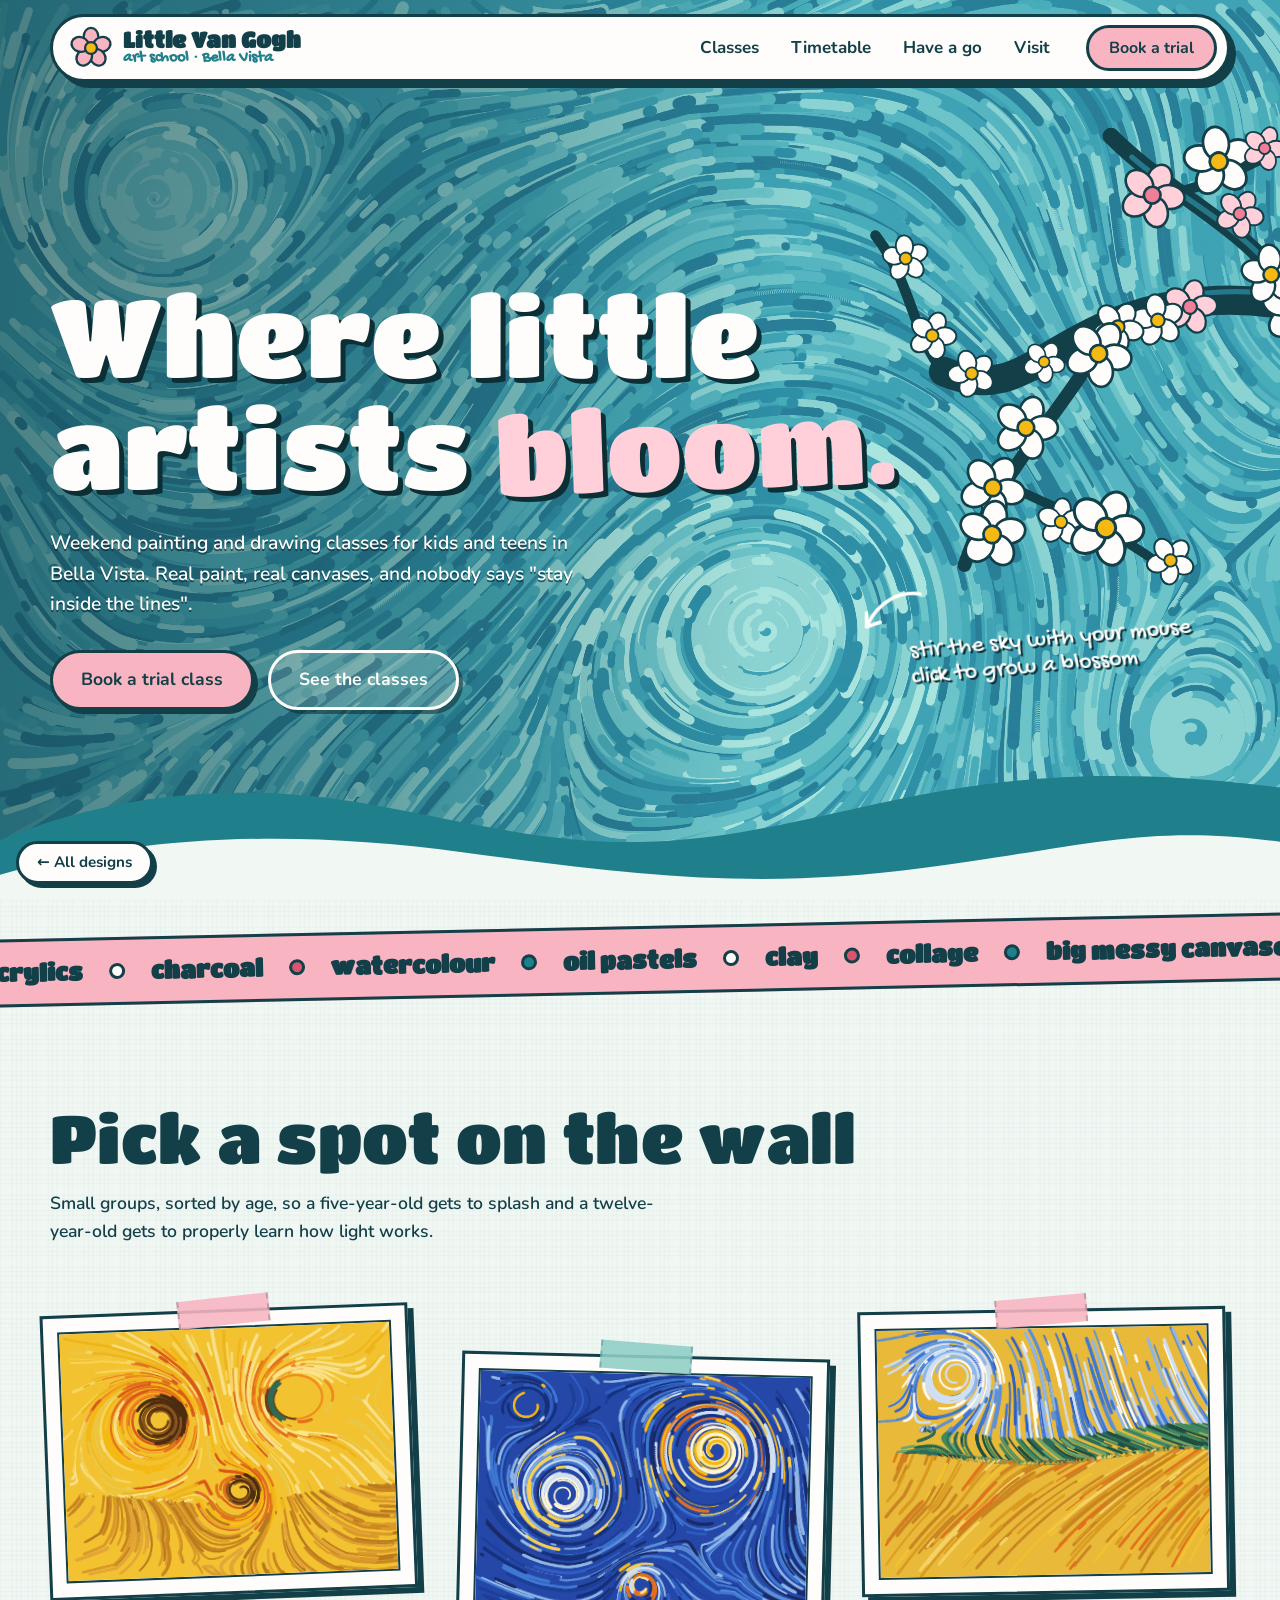
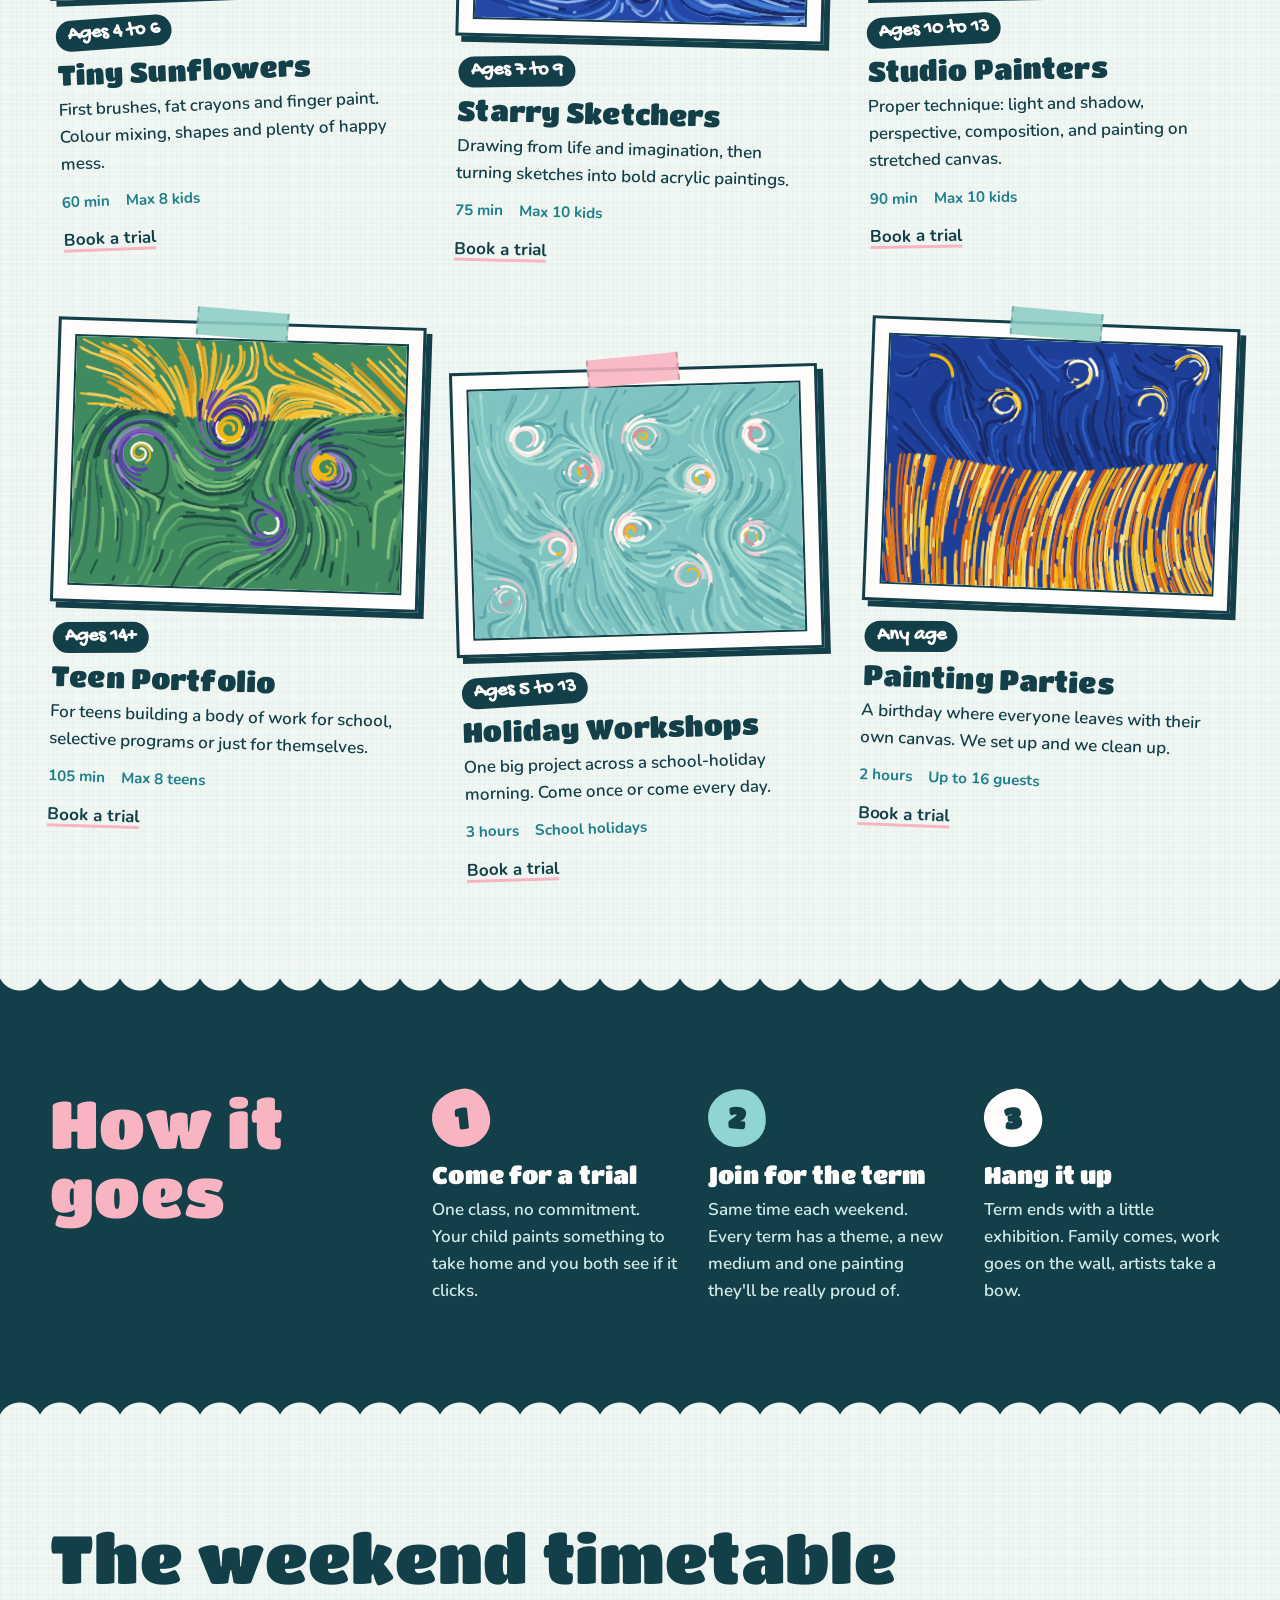
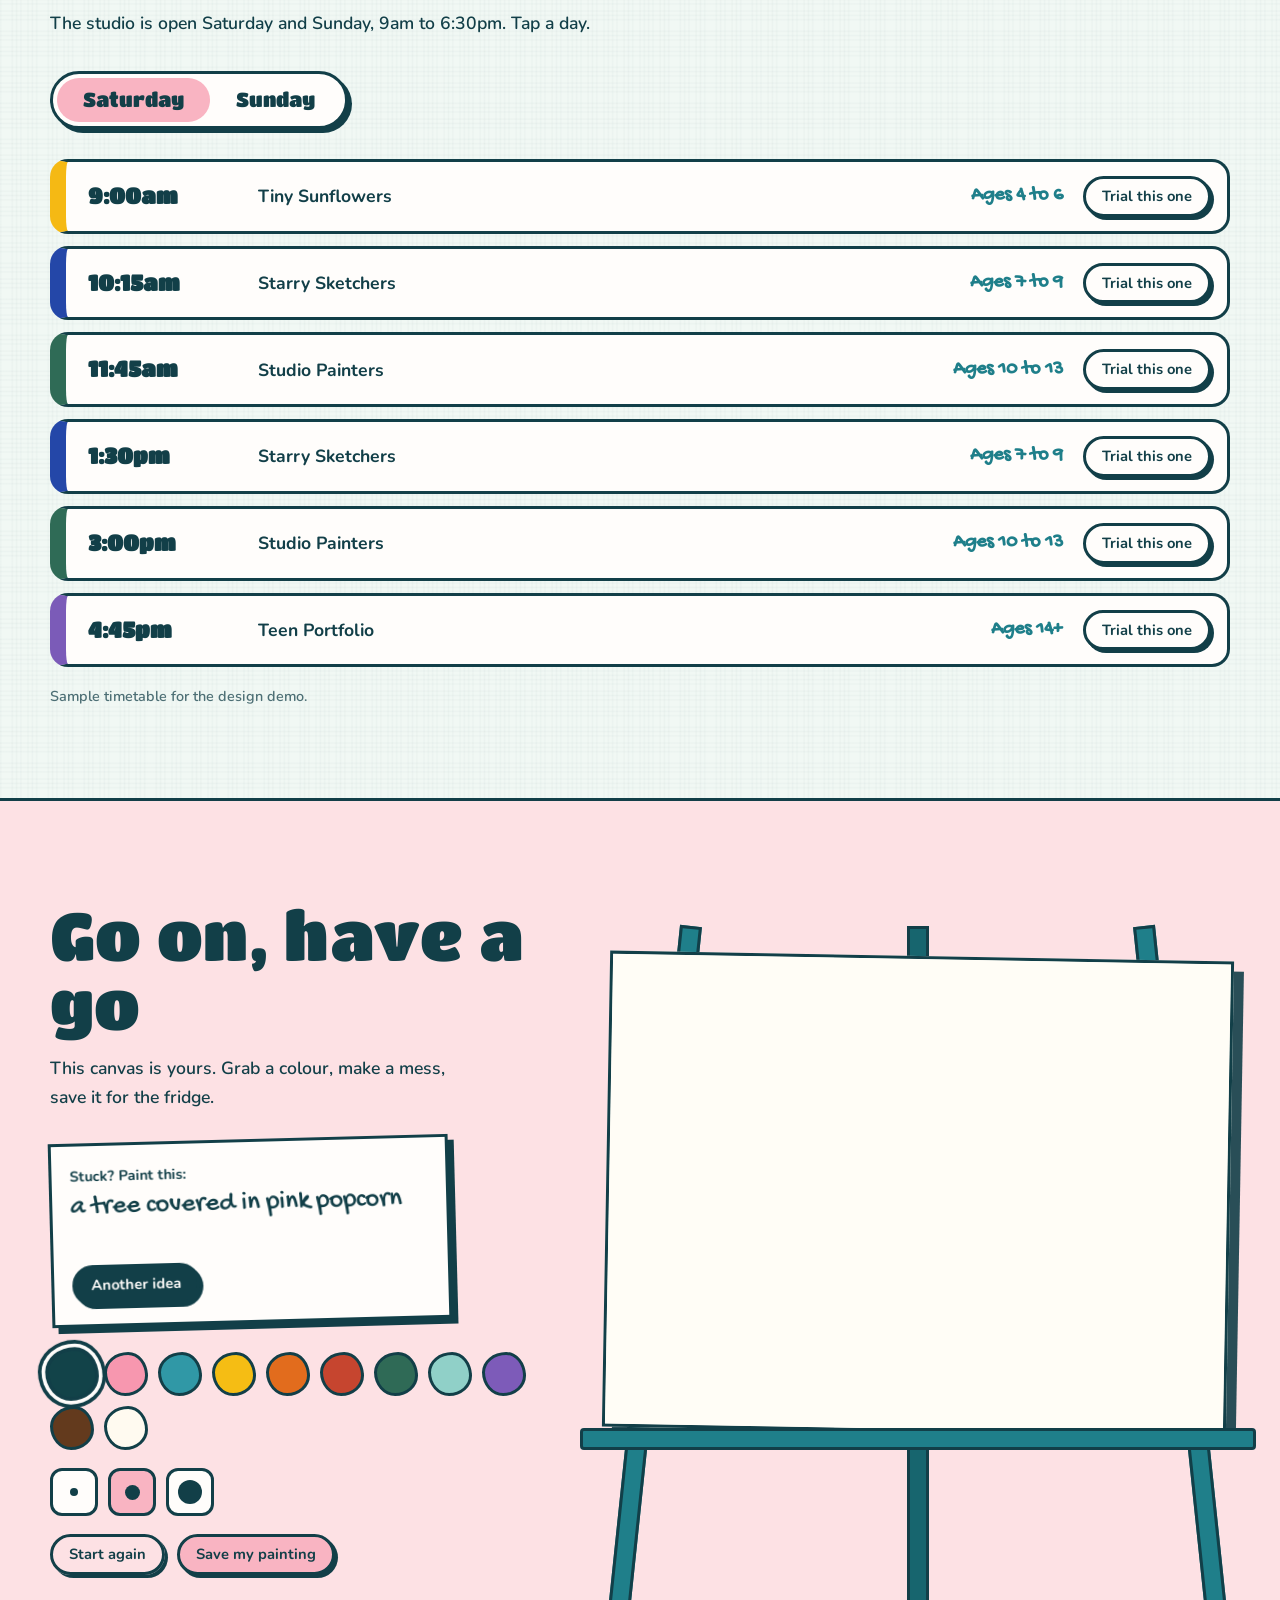
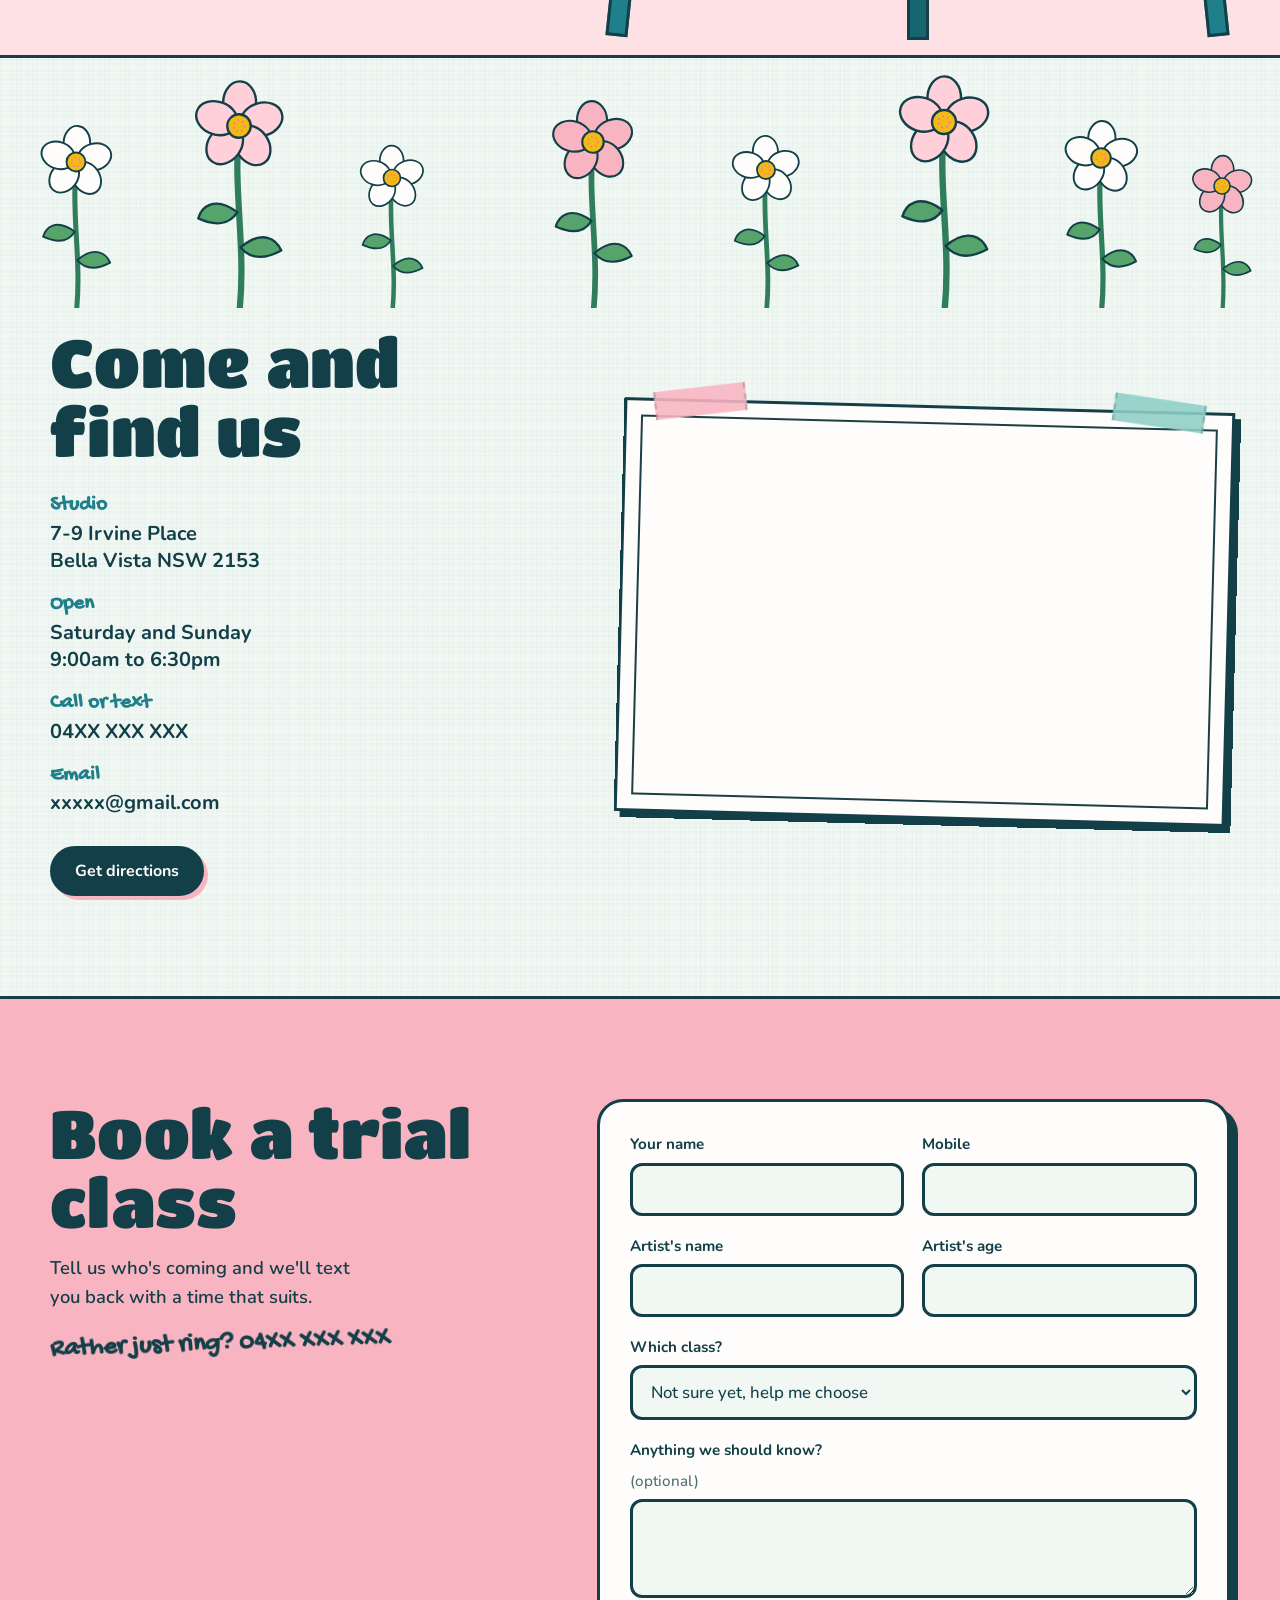
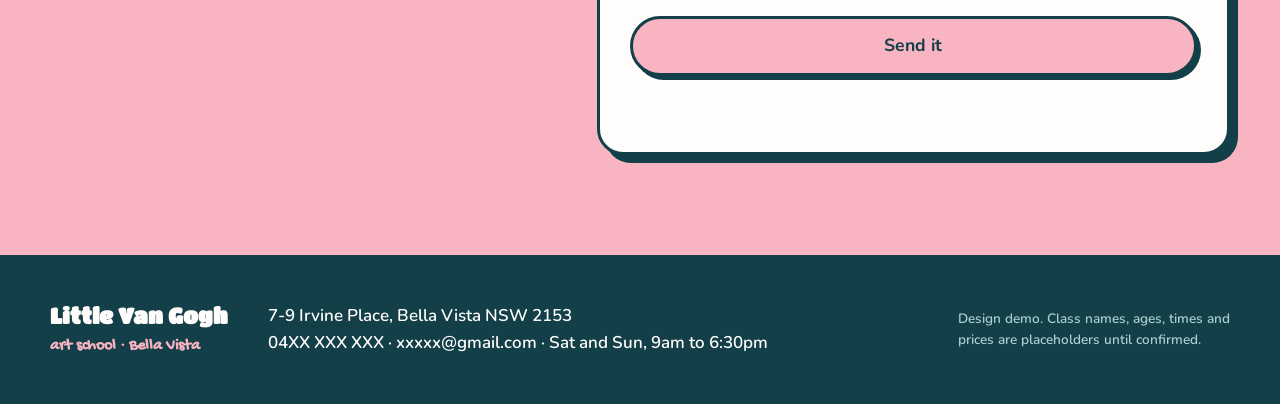
==== almond-blossom/index.html @ b671cbe7 "Little Van Gogh Art School: three website look templates Picker page with three painted bars (Starry" ====
<!doctype html>
<html lang="en-AU">
<head>
<meta charset="utf-8">
<meta name="viewport" content="width=device-width, initial-scale=1">
<title>Little Van Gogh Art School | Kids' art classes in Bella Vista</title>
<meta name="description" content="Weekend art classes for kids and teens at 7-9 Irvine Place, Bella Vista. Painting, drawing and a lot of happy mess.">
<link rel="preconnect" href="https://fonts.googleapis.com">
<link rel="preconnect" href="https://fonts.gstatic.com" crossorigin>
<link href="https://fonts.googleapis.com/css2?family=Titan+One&family=Gochi+Hand&family=Nunito:wght@500;600;700;800&display=swap" rel="stylesheet">
<link rel="stylesheet" href="styles.css">
</head>
<body>

<header class="nav">
  <a class="brand" href="#top" aria-label="Little Van Gogh Art School, home">
    <svg class="brand-star" viewBox="0 0 48 48" aria-hidden="true">
      <g fill="#f9b4c2" stroke="#123f48" stroke-width="2.5">
        <ellipse cx="24" cy="11.5" rx="8" ry="9.5"/>
        <ellipse cx="24" cy="11.5" rx="8" ry="9.5" transform="rotate(72 24 24)"/>
        <ellipse cx="24" cy="11.5" rx="8" ry="9.5" transform="rotate(144 24 24)"/>
        <ellipse cx="24" cy="11.5" rx="8" ry="9.5" transform="rotate(216 24 24)"/>
        <ellipse cx="24" cy="11.5" rx="8" ry="9.5" transform="rotate(288 24 24)"/>
      </g>
      <circle cx="24" cy="24" r="6.5" fill="#f5b914" stroke="#123f48" stroke-width="2.5"/>
    </svg>
    <span class="brand-text">
      <span class="brand-name">Little Van Gogh</span>
      <span class="brand-sub">art school · Bella Vista</span>
    </span>
  </a>
  <nav class="nav-links" aria-label="Main">
    <a href="#classes">Classes</a>
    <a href="#timetable">Timetable</a>
    <a href="#easel">Have a go</a>
    <a href="#visit">Visit</a>
  </nav>
  <a class="btn btn-yellow nav-cta" href="#book">Book a trial</a>
</header>

<main id="top">

  <!-- HERO: a painted spring sky with a blossom branch -->
  <section class="hero">
    <canvas id="sky" aria-hidden="true"></canvas>
    <div class="hero-shade" aria-hidden="true"></div>
    <svg class="hero-tree" id="tree" viewBox="0 0 1440 860" preserveAspectRatio="xMidYMid slice" aria-hidden="true">
      <g transform="translate(130 0)">
      <g fill="none" stroke="#123f48" stroke-linecap="round" stroke-linejoin="round" id="branches">
        <path stroke-width="28" d="M1480 320 C1330 350 1240 270 1110 290 S960 390 880 355"/>
        <path stroke-width="16" d="M1215 285 C1170 215 1100 190 1040 130"/>
        <path stroke-width="13" d="M1040 310 C1000 390 930 450 900 540"/>
        <path stroke-width="10" d="M1100 185 C1160 170 1200 140 1250 120"/>
        <path stroke-width="10" d="M880 355 C850 320 850 270 815 225"/>
        <path stroke-width="9" d="M935 460 C990 490 1040 500 1100 550"/>
        <path stroke-width="8" d="M1330 340 C1350 410 1330 460 1370 520"/>
      </g>
      <g fill="none" stroke="#2f8fa6" stroke-linecap="round" stroke-width="5" opacity=".7">
        <path d="M1430 316 C1330 338 1245 262 1115 282"/><path d="M1205 270 C1165 215 1105 190 1060 150"/>
      </g>
      <g id="blooms"></g>
      </g>
    </svg>

    <div class="hero-copy">
      <h1>Where little artists <span class="swash">bloom.</span></h1>
      <p class="hero-lede">Weekend painting and drawing classes for kids and teens in Bella Vista. Real paint, real canvases, and nobody says "stay inside the lines".</p>
      <div class="hero-actions">
        <a class="btn btn-yellow btn-big" href="#book">Book a trial class</a>
        <a class="btn btn-ghost btn-big" href="#classes">See the classes</a>
      </div>
    </div>

    <p class="hero-hint" aria-hidden="true">
      <svg viewBox="0 0 60 40"><path d="M56 6C40 2 20 8 8 30m0 0 1-12m-1 12 12-3" fill="none" stroke="currentColor" stroke-width="3" stroke-linecap="round" stroke-linejoin="round"/></svg>
      stir the sky with your mouse<br>click to grow a blossom
    </p>

    <svg class="hero-hill" viewBox="0 0 1440 220" preserveAspectRatio="none" aria-hidden="true">
      <path class="hill-back" d="M0 150c120-50 260-70 420-40s250 60 420 30 300-90 600-50v130H0z"/>
      <path class="hill-front" d="M0 190c160-46 330-52 520-26s330 44 520 18 250-50 400-30v68H0z"/>
    </svg>
  </section>

  <!-- brush-word ribbon -->
  <div class="ribbon" aria-hidden="true">
    <div class="ribbon-track" id="ribbon">
      <span>acrylics</span><i></i><span>charcoal</span><i></i><span>watercolour</span><i></i><span>oil pastels</span><i></i><span>clay</span><i></i><span>collage</span><i></i><span>big messy canvases</span><i></i><span>sketchbooks</span><i></i>
    </div>
  </div>

  <!-- CLASSES: the gallery wall -->
  <section class="classes" id="classes">
    <div class="wrap">
      <h2 class="reveal">Pick a spot on the wall</h2>
      <p class="section-lede reveal">Small groups, sorted by age, so a five-year-old gets to splash and a twelve-year-old gets to properly learn how light works.</p>

      <div class="wall" id="wall"><!-- cards built from CLASSES in ../shared/content.js --></div>
    </div>
  </section>

  <!-- HOW IT WORKS -->
  <section class="steps">
    <div class="wrap steps-grid">
      <h2 class="reveal">How it goes</h2>
      <ol class="step-list">
        <li class="reveal">
          <span class="step-num">1</span>
          <h3>Come for a trial</h3>
          <p>One class, no commitment. Your child paints something to take home and you both see if it clicks.</p>
        </li>
        <li class="reveal">
          <span class="step-num">2</span>
          <h3>Join for the term</h3>
          <p>Same time each weekend. Every term has a theme, a new medium and one painting they'll be really proud of.</p>
        </li>
        <li class="reveal">
          <span class="step-num">3</span>
          <h3>Hang it up</h3>
          <p>Term ends with a little exhibition. Family comes, work goes on the wall, artists take a bow.</p>
        </li>
      </ol>
    </div>
  </section>

  <!-- TIMETABLE -->
  <section class="timetable" id="timetable">
    <div class="wrap">
      <h2 class="reveal">The weekend timetable</h2>
      <p class="section-lede reveal">The studio is open Saturday and Sunday, 9am to 6:30pm. Tap a day.</p>

      <div class="tt-tabs reveal" role="tablist">
        <button class="tt-tab is-on" role="tab" aria-selected="true" data-day="sat">Saturday</button>
        <button class="tt-tab" role="tab" aria-selected="false" data-day="sun">Sunday</button>
      </div>
      <ul class="tt-list reveal" id="ttList"><!-- built from TIMETABLE in ../shared/content.js --></ul>
      <p class="tt-note">Sample timetable for the design demo.</p>
    </div>
  </section>

  <!-- EASEL: paint right here -->
  <section class="easel" id="easel">
    <div class="wrap easel-grid">
      <div class="easel-copy">
        <h2 class="reveal">Go on, have a go</h2>
        <p class="reveal">This canvas is yours. Grab a colour, make a mess, save it for the fridge.</p>

        <div class="prompt reveal">
          <span class="prompt-label">Stuck? Paint this:</span>
          <p id="promptText">a tree covered in pink popcorn</p>
          <button class="btn btn-small btn-navy" id="promptBtn" type="button">Another idea</button>
        </div>

        <div class="tools reveal">
          <div class="pots" id="pots" role="radiogroup" aria-label="Paint colour"></div>
          <div class="sizes" role="radiogroup" aria-label="Brush size">
            <button type="button" class="size" data-size="5" aria-label="Small brush"><b style="--s:8px"></b></button>
            <button type="button" class="size is-on" data-size="10" aria-label="Medium brush"><b style="--s:15px"></b></button>
            <button type="button" class="size" data-size="18" aria-label="Large brush"><b style="--s:24px"></b></button>
          </div>
          <div class="tool-actions">
            <button class="btn btn-small btn-ghost-dark" id="clearBtn" type="button">Start again</button>
            <button class="btn btn-small btn-yellow" id="saveBtn" type="button">Save my painting</button>
          </div>
        </div>
      </div>

      <div class="easel-stand reveal">
        <div class="canvas-frame">
          <canvas id="pad" width="1000" height="760" aria-label="Painting canvas"></canvas>
        </div>
        <div class="easel-ledge"></div>
        <div class="easel-legs"><i></i><i></i><i></i></div>
      </div>
    </div>
  </section>

  <!-- VISIT -->
  <section class="visit" id="visit">
    <div class="garden" id="garden" aria-hidden="true"></div>
    <div class="wrap visit-grid">
      <div class="visit-copy">
        <h2 class="reveal">Come and find us</h2>
        <dl class="facts reveal">
          <div><dt>Studio</dt><dd>7-9 Irvine Place<br>Bella Vista NSW 2153</dd></div>
          <div><dt>Open</dt><dd>Saturday and Sunday<br>9:00am to 6:30pm</dd></div>
          <div><dt>Call or text</dt><dd data-c="phone"></dd></div>
          <div><dt>Email</dt><dd data-c="email"></dd></div>
        </dl>
        <a class="btn btn-navy reveal" target="_blank" rel="noopener" href="https://www.google.com/maps/search/?api=1&query=7-9+Irvine+Pl+Bella+Vista+NSW+2153">Get directions</a>
      </div>
      <div class="map-frame reveal">
        <iframe title="Map showing Little Van Gogh Art School in Bella Vista" loading="lazy"
          src="https://www.openstreetmap.org/export/embed.html?bbox=150.9405%2C-33.7445%2C150.9545%2C-33.7351&amp;layer=mapnik&amp;marker=-33.739797%2C150.947512"></iframe>
        <span class="tape tape-a"></span><span class="tape tape-b"></span>
      </div>
    </div>
  </section>

  <!-- BOOK -->
  <section class="book" id="book">
    <div class="wrap book-grid">
      <div class="book-copy">
        <h2>Book a trial class</h2>
        <p>Tell us who's coming and we'll text you back with a time that suits.</p>
        <p class="book-or">Rather just ring? <span data-c="phone"></span></p>
      </div>
      <form class="book-form" id="bookForm" novalidate>
        <label>Your name<input name="parent" autocomplete="name" required></label>
        <label>Mobile<input name="phone" type="tel" autocomplete="tel" inputmode="tel" required></label>
        <label>Artist's name<input name="child" required></label>
        <label>Artist's age<input name="age" type="number" min="3" max="18" required></label>
        <label class="wide">Which class?
          <select name="klass" id="klassSelect"></select>
        </label>
        <label class="wide">Anything we should know? <span class="opt">(optional)</span>
          <textarea name="notes" rows="3"></textarea>
        </label>
        <button class="btn btn-yellow btn-big wide" type="submit">Send it</button>
        <p class="form-msg wide" id="formMsg" role="status"></p>
      </form>
    </div>
  </section>
</main>

<footer class="foot">
  <div class="wrap foot-grid">
    <div>
      <span class="brand-name">Little Van Gogh</span>
      <span class="brand-sub">art school · Bella Vista</span>
    </div>
    <p>7-9 Irvine Place, Bella Vista NSW 2153<br><span data-c="phone"></span> · <span data-c="email"></span> · Sat and Sun, 9am to 6:30pm</p>
    <p class="foot-demo">Design demo. Class names, ages, times and prices are placeholders until confirmed.</p>
  </div>
</footer>

<script src="../shared/content.js"></script>
<script src="../shared/paint.js"></script>
<script src="main.js"></script>
<script>fillMarquee(document.getElementById("ribbon")); fillContact();</script>
</body>
</html>
---- almond-blossom/styles.css ----
:root {
  --canvas: #f1f8f4;
  --canvas-deep: #dcefe8;
  --ink: #123f48;
  --blue: #1f7f8a;
  --sky: #56b5c0;
  --yellow: #f9b4c2;
  --orange: #ee7f96;
  --red: #d8546f;
  --green: #2f6b56;
  --teal: #8fd6d3;
  --white: #fffdfb;

  --display: "Titan One", "Arial Rounded MT Bold", system-ui, sans-serif;
  --hand: "Gochi Hand", "Comic Sans MS", cursive;
  --body: "Nunito", system-ui, sans-serif;

  --shadow: 6px 6px 0 var(--ink);
  --wrap: 1180px;
}

* { box-sizing: border-box; }
html { scroll-behavior: smooth; scroll-padding-top: 90px; }
body {
  margin: 0;
  background: var(--canvas);
  color: var(--ink);
  font: 600 17px/1.6 var(--body);
  -webkit-font-smoothing: antialiased;
  overflow-x: hidden;
  /* linen weave */
  background-image:
    repeating-linear-gradient(0deg, rgba(18, 63, 72, .028) 0 1px, transparent 1px 4px),
    repeating-linear-gradient(90deg, rgba(18, 63, 72, .028) 0 1px, transparent 1px 4px);
}
img, svg, canvas { display: block; max-width: 100%; }
a { color: inherit; }
.wrap { width: min(var(--wrap), 100% - 40px); margin-inline: auto; }

h1, h2, h3 { font-family: var(--display); font-weight: 400; line-height: 1.02; margin: 0; letter-spacing: .005em; }
h2 { font-size: clamp(2.3rem, 5.4vw, 4.2rem); }
h3 { font-size: 1.5rem; }
p { margin: 0; }
.section-lede { max-width: 56ch; margin-top: 16px; font-size: 1.1rem; }
code { font-size: .9em; background: rgba(18, 63, 72, .08); padding: 1px 6px; border-radius: 4px; }

/* ---------- buttons ---------- */
.btn {
  display: inline-flex; align-items: center; justify-content: center;
  font: 700 1rem/1 var(--body);
  padding: 14px 22px;
  border: 3px solid var(--ink);
  border-radius: 999px;
  text-decoration: none;
  cursor: pointer;
  box-shadow: 4px 4px 0 var(--ink);
  transition: transform .15s, box-shadow .15s, background .15s;
  color: var(--ink);
  background: var(--white);
}
.btn:hover { transform: translate(-2px, -2px) rotate(-1deg); box-shadow: 6px 6px 0 var(--ink); }
.btn:active { transform: translate(3px, 3px); box-shadow: 1px 1px 0 var(--ink); }
.btn:focus-visible, button:focus-visible, a:focus-visible, input:focus-visible, select:focus-visible, textarea:focus-visible {
  outline: 3px solid var(--orange); outline-offset: 3px;
}
.btn-yellow { background: var(--yellow); }
.btn-navy { background: var(--ink); color: var(--white); box-shadow: 4px 4px 0 var(--yellow); }
.btn-navy:hover { box-shadow: 6px 6px 0 var(--yellow); }
.btn-ghost { background: rgba(255, 250, 240, .14); color: var(--white); border-color: var(--white); box-shadow: 4px 4px 0 rgba(10, 44, 52, .55); }
.btn-ghost:hover { background: rgba(255, 250, 240, .24); box-shadow: 6px 6px 0 rgba(10, 44, 52, .55); }
.btn-ghost-dark { background: transparent; }
.btn-big { font-size: 1.1rem; padding: 18px 28px; }
.btn-small { font-size: .92rem; padding: 10px 16px; box-shadow: 3px 3px 0 var(--ink); }

/* ---------- nav ---------- */
.nav {
  position: fixed; z-index: 50; top: 14px; left: 50%; translate: -50% 0;
  width: min(var(--wrap), 100% - 24px);
  display: flex; align-items: center; gap: 22px;
  padding: 8px 10px 8px 16px;
  background: var(--white);
  border: 3px solid var(--ink);
  border-radius: 999px;
  box-shadow: var(--shadow);
}
.brand { display: flex; align-items: center; gap: 10px; text-decoration: none; margin-right: auto; }
.brand-star { width: 44px; height: 44px; transition: rotate .6s cubic-bezier(.3, 1.6, .5, 1); }
.brand:hover .brand-star { rotate: 144deg; }
.brand-text { display: grid; line-height: 1; }
.brand-name { font-family: var(--display); font-size: 1.35rem; display: block; }
.brand-sub { font-family: var(--hand); font-size: 1rem; color: var(--blue); display: block; }
.nav-links { display: flex; gap: 4px; }
.nav-links a {
  text-decoration: none; font-weight: 700; padding: 8px 14px; border-radius: 999px;
  transition: background .15s;
}
.nav-links a:hover { background: var(--yellow); }
.nav-cta { padding: 12px 20px; box-shadow: none; }
.nav-cta:hover { box-shadow: 3px 3px 0 var(--ink); }

/* ---------- hero ---------- */
.hero {
  position: relative;
  min-height: min(100svh, 900px);
  display: flex; align-items: flex-end;
  background: #3fa3b5;
  overflow: hidden;
  isolation: isolate;
}
#sky { position: absolute; inset: 0; width: 100%; height: 100%; z-index: -3; cursor: crosshair; }
.hero-shade {
  position: absolute; inset: 0; z-index: -2; pointer-events: none;
  background: linear-gradient(95deg, rgba(10, 44, 52, .5) 0%, rgba(10, 44, 52, .28) 34%, rgba(10, 44, 52, 0) 60%);
}
.hero-copy {
  width: min(var(--wrap), 100% - 40px);
  margin-inline: auto;
  padding: 150px 0 190px;
  color: var(--white);
  pointer-events: none;
}
.hero-copy > * { pointer-events: auto; }
.hero h1 {
  font-size: clamp(3rem, 8.6vw, 7.4rem);
  max-width: 11ch;
  text-shadow: 5px 5px 0 #0c2e35;
  animation: rise .9s cubic-bezier(.2, .9, .3, 1.1) both;
}
.swash { color: #ffd0da; display: inline-block; rotate: -2deg; }
.hero-lede {
  max-width: 44ch; margin-top: 26px; font-size: clamp(1.05rem, 1.5vw, 1.3rem); font-weight: 600;
  text-shadow: 0 2px 0 rgba(10, 44, 52, .7);
  animation: rise .9s .12s cubic-bezier(.2, .9, .3, 1.1) both;
}
.hero-actions { display: flex; flex-wrap: wrap; gap: 14px; margin-top: 30px; animation: rise .9s .24s cubic-bezier(.2, .9, .3, 1.1) both; }
@keyframes rise { from { opacity: 0; transform: translateY(34px) rotate(1.5deg); } }

.hero-hint {
  position: absolute; right: 7%; top: 64%;
  font: 1.5rem/1.1 var(--hand); color: var(--white); text-align: left;
  rotate: -5deg; pointer-events: none;
  text-shadow: 2px 2px 0 #0c2e35;
  transition: opacity .6s;
}
.hero-hint svg { width: 70px; margin: 0 0 4px -50px; }
.hero-hint.is-gone { opacity: 0; }

.hero-hill { position: absolute; left: 0; bottom: -1px; width: 100%; height: clamp(90px, 15vw, 200px); z-index: -1; pointer-events: none; }
.hill-back { fill: #1f7f8a; }
.hill-front { fill: var(--canvas); }
.hero-cypress { position: absolute; right: 13%; bottom: clamp(20px, 5vw, 70px); height: clamp(220px, 44vh, 420px); width: auto; z-index: -1; pointer-events: none; }

/* ---------- ribbon ---------- */
.ribbon {
  background: var(--yellow);
  border-block: 3px solid var(--ink);
  overflow: hidden;
  rotate: -1.2deg;
  margin: 26px -20px 0;
}
.ribbon-track { display: flex; align-items: center; width: max-content; padding: 12px 0; animation: slide 36s linear infinite; }
.ribbon-track > * { margin-right: 26px; }
.ribbon span { font-family: var(--display); font-size: 1.5rem; white-space: nowrap; }
.ribbon i { width: 16px; height: 16px; background: var(--red); border: 3px solid var(--ink); border-radius: 60% 40% 55% 45%; flex: none; }
.ribbon i:nth-of-type(3n) { background: var(--blue); }
.ribbon i:nth-of-type(3n+1) { background: var(--white); }
@keyframes slide { to { transform: translateX(-50%); } }

/* ---------- classes / gallery wall ---------- */
.classes { padding: 110px 0 80px; }
.wall {
  display: grid; grid-template-columns: repeat(3, 1fr);
  gap: 56px 38px; margin-top: 64px;
}
.art { position: relative; rotate: var(--tilt, 0deg); transition: rotate .3s cubic-bezier(.3, 1.6, .5, 1), translate .3s; }
.art:nth-child(3n+2) { margin-top: 46px; }
.art:hover { rotate: 0deg; translate: 0 -6px; z-index: 2; }
.art-frame {
  position: relative;
  background: var(--white);
  border: 3px solid var(--ink);
  padding: 14px;
  box-shadow: var(--shadow);
}
.art-frame canvas { width: 100%; aspect-ratio: 4 / 3; border: 2px solid var(--ink); }
.tape {
  position: absolute; width: 92px; height: 28px;
  background: rgba(249, 180, 194, .88);
  border-inline: 2px dashed rgba(18, 63, 72, .25);
  top: -15px; left: 50%; translate: -50% 0; rotate: -4deg;
}
.art:nth-child(even) .tape { rotate: 3deg; background: rgba(143, 207, 198, .88); }
.plaque { padding: 18px 4px 0; }
.plaque-age {
  display: inline-block; font-family: var(--hand); font-size: 1.25rem; line-height: 1;
  background: var(--ink); color: var(--white); padding: 5px 12px 6px; border-radius: 999px; rotate: -2deg;
}
.plaque h3 { margin-top: 10px; font-size: 1.75rem; }
.plaque p { margin-top: 8px; }
.plaque-meta { margin-top: 12px; display: flex; flex-wrap: wrap; gap: 6px 16px; font-weight: 700; font-size: .95rem; color: var(--blue); }
.plaque a { display: inline-block; margin-top: 12px; font-weight: 700; text-decoration-thickness: 3px; text-decoration-color: var(--yellow); text-underline-offset: 4px; }
.plaque a:hover { text-decoration-color: var(--orange); }

/* ---------- steps ---------- */
.steps { background: var(--ink); color: var(--white); padding: 90px 0; margin-top: 40px; position: relative; }
.steps::before, .steps::after {
  content: ""; position: absolute; left: 0; right: 0; height: 26px;
  background: radial-gradient(circle at 20px -6px, transparent 22px, var(--ink) 23px) 0 0 / 40px 26px repeat-x;
}
.steps::before { top: -25px; }
.steps::after { bottom: -25px; rotate: 180deg; }
.steps-grid { display: grid; grid-template-columns: 1fr 2.4fr; gap: 50px; align-items: start; }
.steps h2 { color: var(--yellow); }
.step-list { list-style: none; margin: 0; padding: 0; display: grid; grid-template-columns: repeat(3, 1fr); gap: 30px; }
.step-num {
  display: grid; place-items: center; width: 58px; height: 58px;
  font-family: var(--display); font-size: 1.8rem; color: var(--ink);
  background: var(--yellow); border-radius: 58% 42% 50% 50% / 48% 55% 45% 52%;
  rotate: -6deg;
}
.step-list li:nth-child(2) .step-num { background: var(--teal); rotate: 5deg; }
.step-list li:nth-child(3) .step-num { background: #fffdfb; }
.step-list h3 { margin-top: 16px; }
.step-list p { margin-top: 8px; color: #d3ebe8; }

/* ---------- timetable ---------- */
.timetable { padding: 130px 0 90px; }
.tt-tabs { display: inline-flex; gap: 0; margin-top: 34px; border: 3px solid var(--ink); border-radius: 999px; background: var(--white); padding: 4px; box-shadow: 4px 4px 0 var(--ink); }
.tt-tab { font: 400 1.25rem/1 var(--display); color: var(--ink); background: none; border: 0; padding: 12px 26px; border-radius: 999px; cursor: pointer; transition: background .2s; }
.tt-tab.is-on { background: var(--yellow); }
.tt-list { list-style: none; padding: 0; margin: 30px 0 0; display: grid; gap: 12px; }
.tt-row {
  display: grid; grid-template-columns: 150px 1fr auto auto; align-items: center; gap: 20px;
  background: var(--white); border: 3px solid var(--ink); border-radius: 18px;
  padding: 14px 16px 14px 22px;
  border-left-width: 16px; border-left-color: var(--swatch, var(--yellow));
  animation: rowIn .45s cubic-bezier(.2, .9, .3, 1.15) both; animation-delay: calc(var(--i) * 55ms);
}
@keyframes rowIn { from { opacity: 0; transform: translateX(-26px); } }
.tt-time { font-family: var(--display); font-size: 1.35rem; }
.tt-name { font-weight: 700; font-size: 1.1rem; }
.tt-age { font-family: var(--hand); font-size: 1.25rem; color: var(--blue); }
.tt-note { margin-top: 18px; font-size: .9rem; color: #4d6f75; }

/* ---------- easel ---------- */
.easel { background: #fde1e4; padding: 100px 0 0; border-block: 3px solid var(--ink); overflow: hidden; }
.easel-grid { display: grid; grid-template-columns: 1fr 1.25fr; gap: 56px; align-items: center; }
.easel-copy > p { margin-top: 16px; font-size: 1.1rem; max-width: 38ch; }
.prompt { margin-top: 28px; background: var(--white); border: 3px solid var(--ink); padding: 16px 18px 18px; rotate: -1.5deg; box-shadow: var(--shadow); max-width: 400px; }
.prompt-label { font-weight: 700; font-size: .9rem; }
.prompt p { font: 1.7rem/1.1 var(--hand); margin: 4px 0 12px; min-height: 2.2em; }
.tools { margin-top: 30px; display: grid; gap: 18px; padding-bottom: 80px; }
.pots { display: flex; flex-wrap: wrap; gap: 10px; }
.pot {
  width: 44px; height: 44px; border: 3px solid var(--ink); cursor: pointer; padding: 0;
  border-radius: 55% 45% 52% 48% / 46% 54% 46% 54%;
  background: var(--c);
  transition: transform .2s cubic-bezier(.3, 1.6, .5, 1);
}
.pot:hover { transform: scale(1.12) rotate(8deg); }
.pot.is-on { transform: scale(1.22); box-shadow: 0 0 0 3px var(--white), 0 0 0 6px var(--ink); }
.sizes { display: flex; gap: 10px; }
.size { width: 48px; height: 48px; display: grid; place-items: center; background: var(--white); border: 3px solid var(--ink); border-radius: 12px; cursor: pointer; }
.size b { width: var(--s); height: var(--s); background: var(--ink); border-radius: 50%; }
.size.is-on { background: var(--yellow); }
.tool-actions { display: flex; flex-wrap: wrap; gap: 12px; }

.easel-stand { position: relative; padding-bottom: 150px; }
.canvas-frame { position: relative; z-index: 2; background: #fffdf6; border: 3px solid var(--ink); box-shadow: 10px 10px 0 rgba(18, 63, 72, .9); rotate: 1deg; }
#pad { width: 100%; height: auto; touch-action: none; cursor: crosshair; }
.easel-ledge { position: relative; z-index: 3; height: 22px; margin: -4px -26px 0; background: #1f7f8a; border: 3px solid var(--ink); border-radius: 4px; }
.easel-legs { position: absolute; inset: -30px 0 0; z-index: 1; }
.easel-legs i { position: absolute; top: 0; bottom: -40px; width: 22px; background: #1f7f8a; border: 3px solid var(--ink); }
.easel-legs i:nth-child(1) { left: 12%; rotate: 6deg; transform-origin: top; }
.easel-legs i:nth-child(2) { right: 12%; rotate: -6deg; transform-origin: top; }
.easel-legs i:nth-child(3) { left: calc(50% - 11px); background: #17656e; }

/* ---------- visit ---------- */
.visit { padding: 0 0 100px; }
.garden { height: 250px; position: relative; margin-bottom: 20px; overflow: hidden; }
.garden svg { position: absolute; bottom: -6px; height: var(--h); width: auto; left: var(--x); overflow: visible; }
.garden .head { transform-box: fill-box; transform-origin: 50% 50%; }
.visit-grid { display: grid; grid-template-columns: 1fr 1.2fr; gap: 60px; align-items: center; }
.facts { margin: 30px 0 30px; display: grid; gap: 20px; }
.facts dt { font-family: var(--hand); font-size: 1.3rem; color: var(--blue); line-height: 1; }
.facts dd { margin: 4px 0 0; font-weight: 700; font-size: 1.25rem; line-height: 1.35; }
.facts a { text-decoration-color: var(--yellow); text-decoration-thickness: 4px; text-underline-offset: 4px; }
.map-frame { position: relative; background: var(--white); border: 3px solid var(--ink); padding: 14px; box-shadow: var(--shadow); rotate: 1.5deg; }
.map-frame iframe { width: 100%; height: 380px; border: 2px solid var(--ink); display: block; filter: saturate(.85) sepia(.12); }
.map-frame .tape-a { left: 12%; rotate: -8deg; }
.map-frame .tape-b { left: 88%; rotate: 7deg; background: rgba(143, 207, 198, .88); }

/* ---------- book ---------- */
.book { background: var(--yellow); border-top: 3px solid var(--ink); padding: 100px 0; }
.book-grid { display: grid; grid-template-columns: 1fr 1.3fr; gap: 60px; align-items: start; }
.book-copy p { margin-top: 16px; font-size: 1.15rem; max-width: 30ch; }
.book-or { font-family: var(--hand); font-size: 1.6rem !important; line-height: 1.2; rotate: -2deg; }
.book-form {
  background: var(--white); border: 3px solid var(--ink); border-radius: 26px; box-shadow: 8px 8px 0 var(--ink);
  padding: 30px; display: grid; grid-template-columns: 1fr 1fr; gap: 18px;
}
.book-form label { display: grid; gap: 6px; font-weight: 700; font-size: .95rem; }
.book-form .wide { grid-column: 1 / -1; }
.book-form .opt { font-weight: 500; color: #4d6f75; }
.book-form input, .book-form select, .book-form textarea {
  font: 500 1.05rem var(--body); color: var(--ink);
  background: var(--canvas); border: 3px solid var(--ink); border-radius: 12px; padding: 12px 14px; width: 100%;
}
.book-form textarea { resize: vertical; }
.book-form .bad { border-color: var(--red); background: #fde1e4; }
.form-msg { font-family: var(--hand); font-size: 1.5rem; line-height: 1.2; min-height: 1.2em; }
.form-msg.is-err { color: var(--red); }

/* ---------- footer ---------- */
.foot { background: var(--ink); color: var(--white); padding: 44px 0; }
.foot-grid { display: grid; grid-template-columns: auto 1fr auto; gap: 40px; align-items: center; }
.foot .brand-sub { color: var(--yellow); }
.foot-demo { font-size: .85rem; color: #a9cfcf; max-width: 34ch; }

/* ---------- reveal ---------- */
.reveal { opacity: 0; transform: translateY(26px); transition: opacity .6s, transform .6s cubic-bezier(.2, .9, .3, 1.1); }
.reveal.in { opacity: 1; transform: none; }

/* ---------- responsive ---------- */
@media (max-width: 980px) {
  .nav-links { display: none; }
  .wall { grid-template-columns: repeat(2, 1fr); }
  .art:nth-child(3n+2) { margin-top: 0; }
  .art:nth-child(even) { margin-top: 36px; }
  .steps-grid, .easel-grid, .visit-grid, .book-grid { grid-template-columns: 1fr; gap: 36px; }
  .tools { padding-bottom: 10px; }
  .hero-hint, .hero-cypress { display: none; }
  .foot-grid { grid-template-columns: 1fr; gap: 16px; }
}
@media (max-width: 640px) {
  body { font-size: 16px; }
  .brand-sub { display: none; }
  .brand-name { font-size: 1.1rem; }
  .nav { gap: 10px; }
  .wall, .step-list { grid-template-columns: 1fr; }
  .art:nth-child(even) { margin-top: 0; }
  .hero-copy { padding: 130px 0 130px; }
  .tt-row { grid-template-columns: 1fr auto; gap: 4px 12px; }
  .tt-row .btn { grid-column: 1 / -1; justify-self: start; margin-top: 6px; }
  .book-form { grid-template-columns: 1fr; padding: 20px; }
  .garden { height: 180px; }
}

@media (prefers-reduced-motion: reduce) {
  html { scroll-behavior: auto; }
  *, *::before, *::after { animation: none !important; transition: none !important; }
  .reveal { opacity: 1; transform: none; }
}

/* ---------- almond blossom extras ---------- */
.hero-tree { position: absolute; inset: 0; width: 100%; height: 100%; max-width: none; z-index: -1; pointer-events: none; }
.bloom { transform-box: fill-box; transform-origin: center; animation: pop .6s cubic-bezier(.3, 1.6, .5, 1) both; }
@keyframes pop { from { scale: 0; } }
.petal { position: absolute; z-index: -1; top: -20px; width: 14px; height: 10px; background: #fffdfb; border-radius: 80% 20% 80% 20%; pointer-events: none; animation: fall linear infinite; }
.petal:nth-of-type(3n) { background: #ffd0da; }
@keyframes fall { to { transform: translate(var(--dx), 110vh) rotate(540deg); } }
.ribbon i { border-radius: 50%; }
@media (max-width: 980px) { .hero-tree { opacity: .55; } }
@media (prefers-reduced-motion: reduce) { .petal { display: none; } }
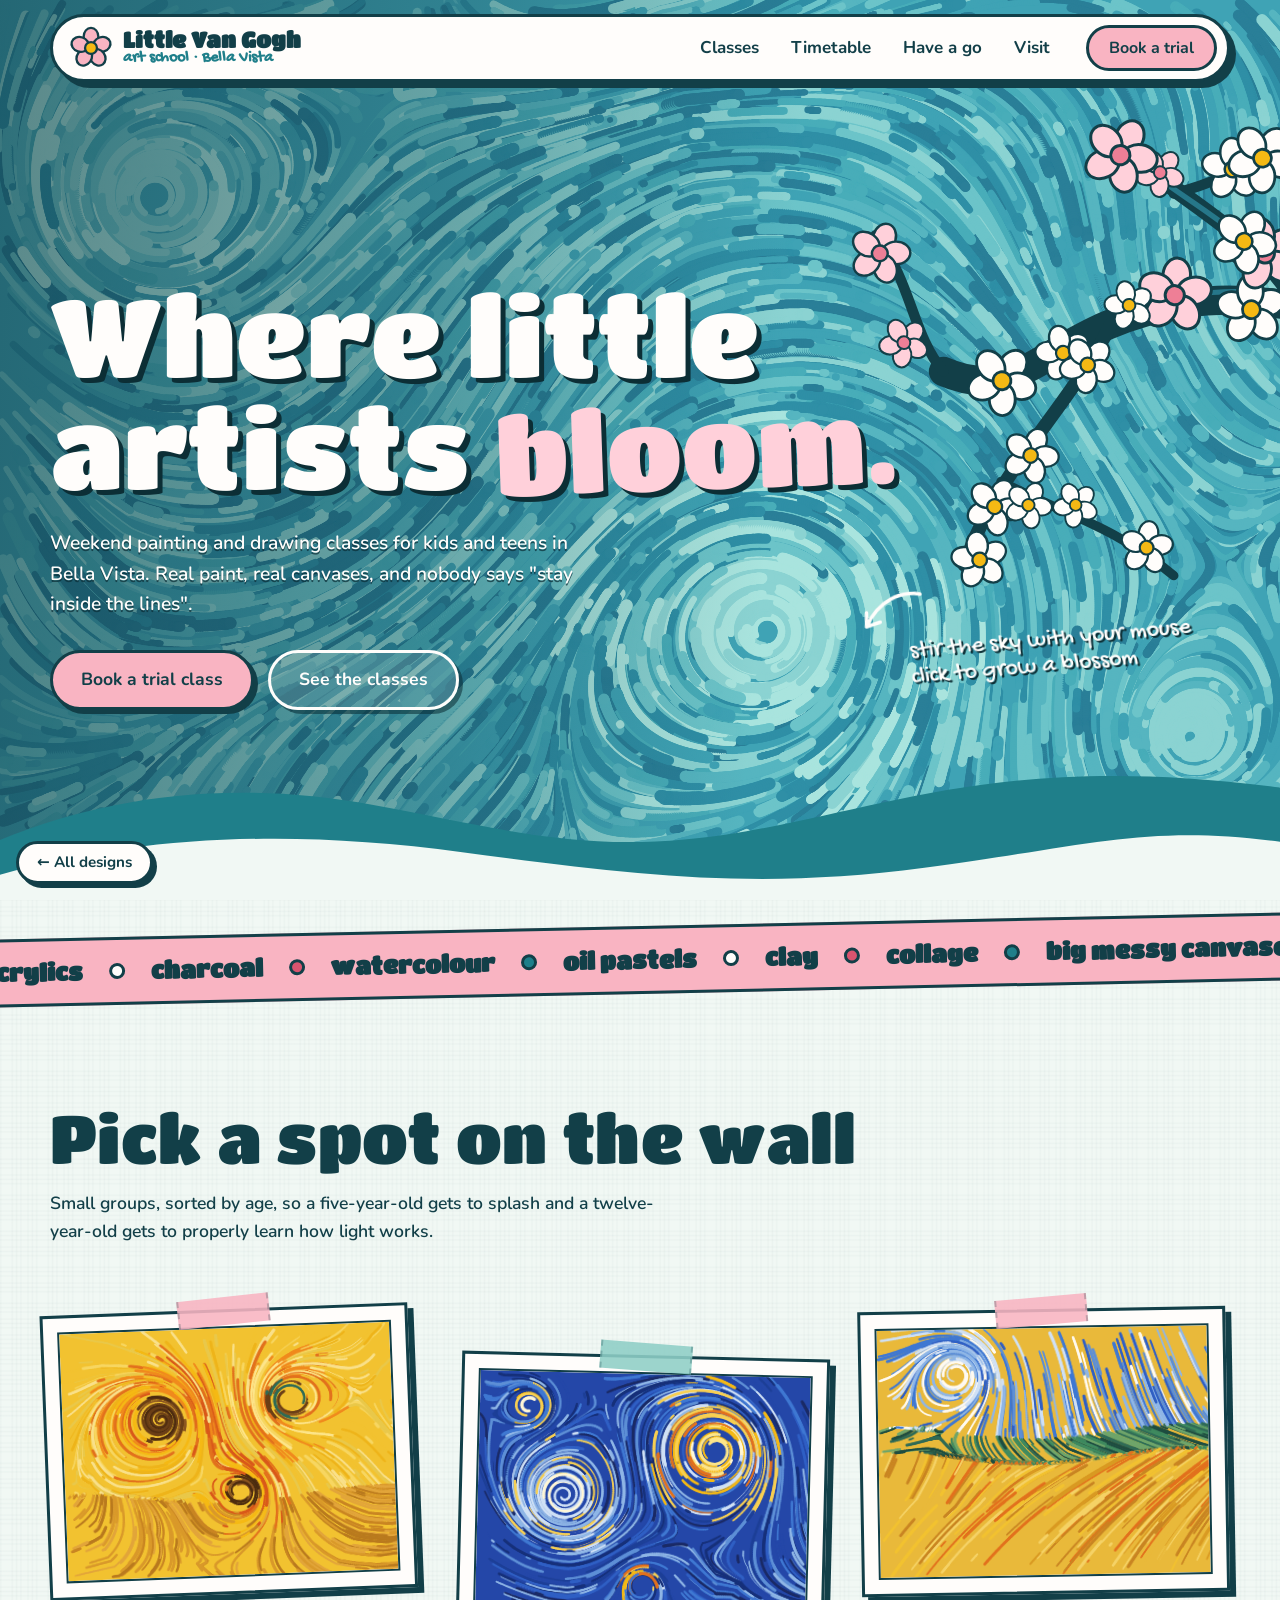
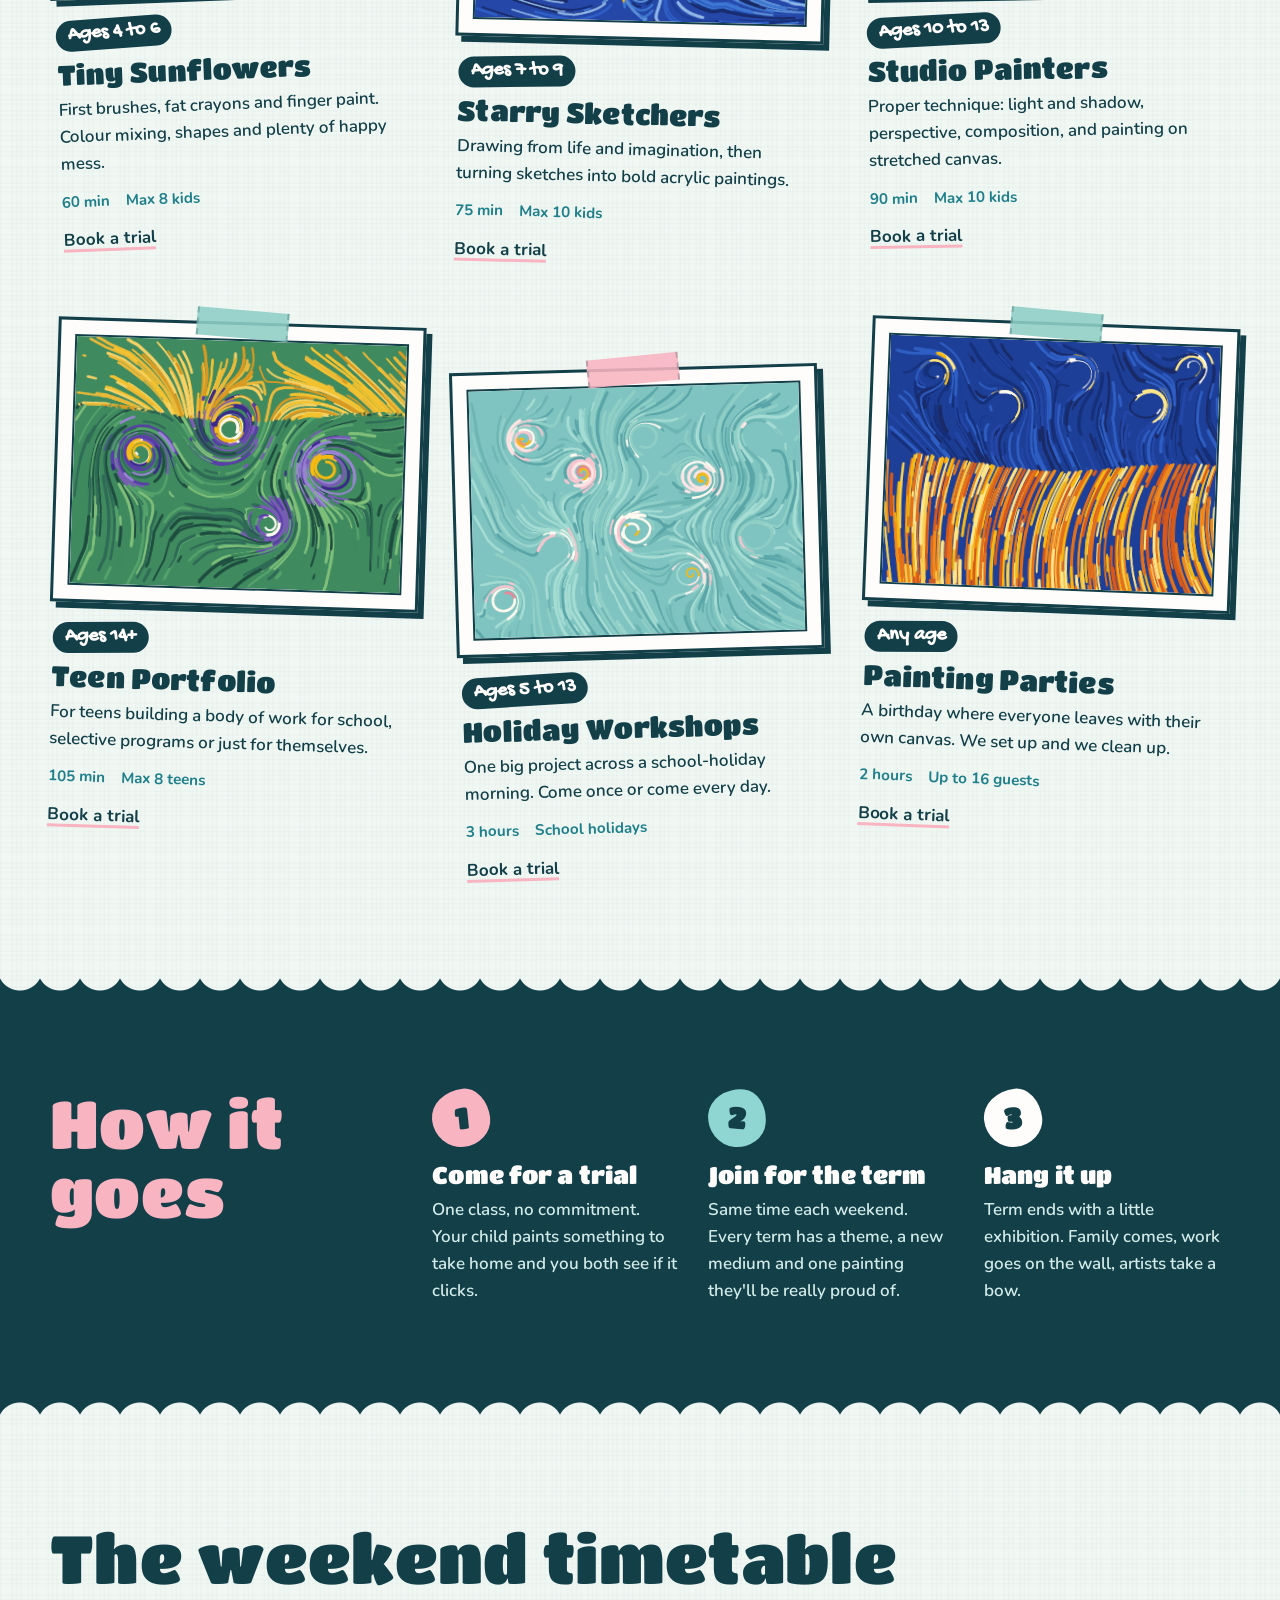
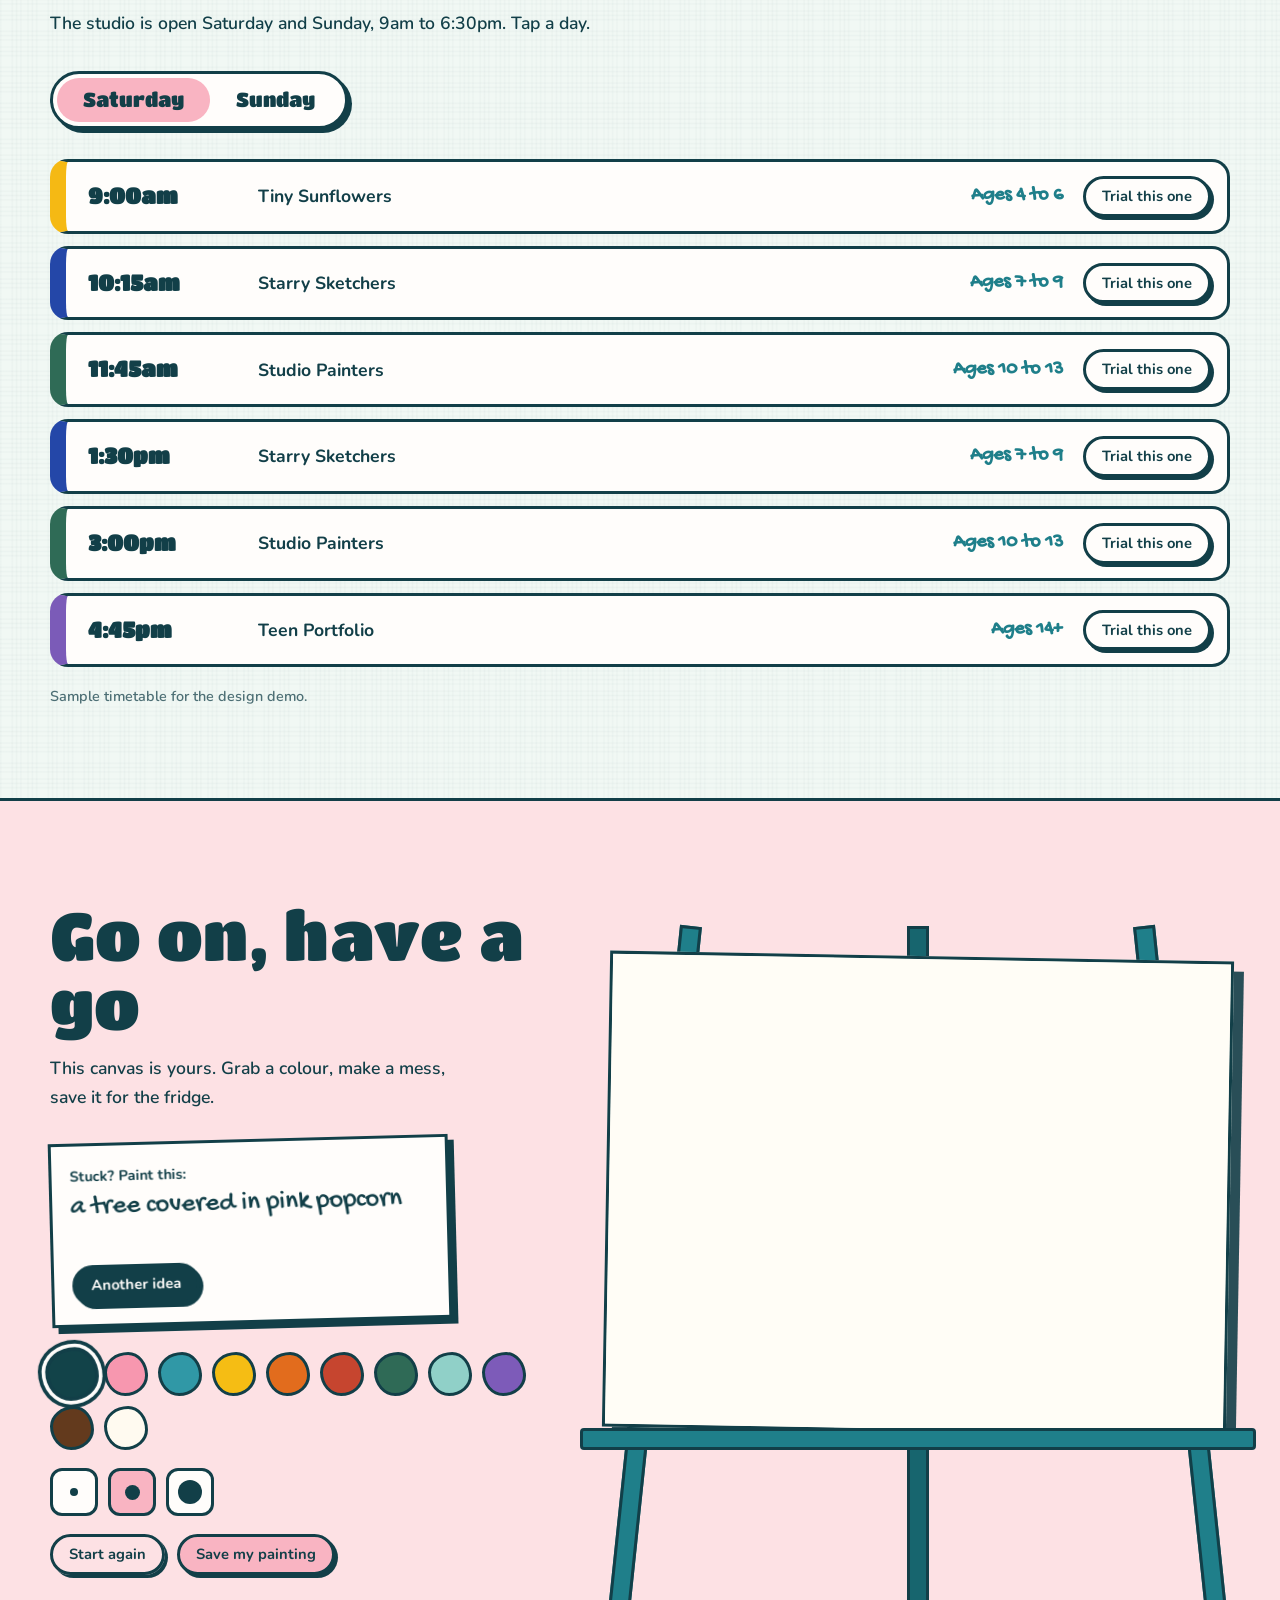
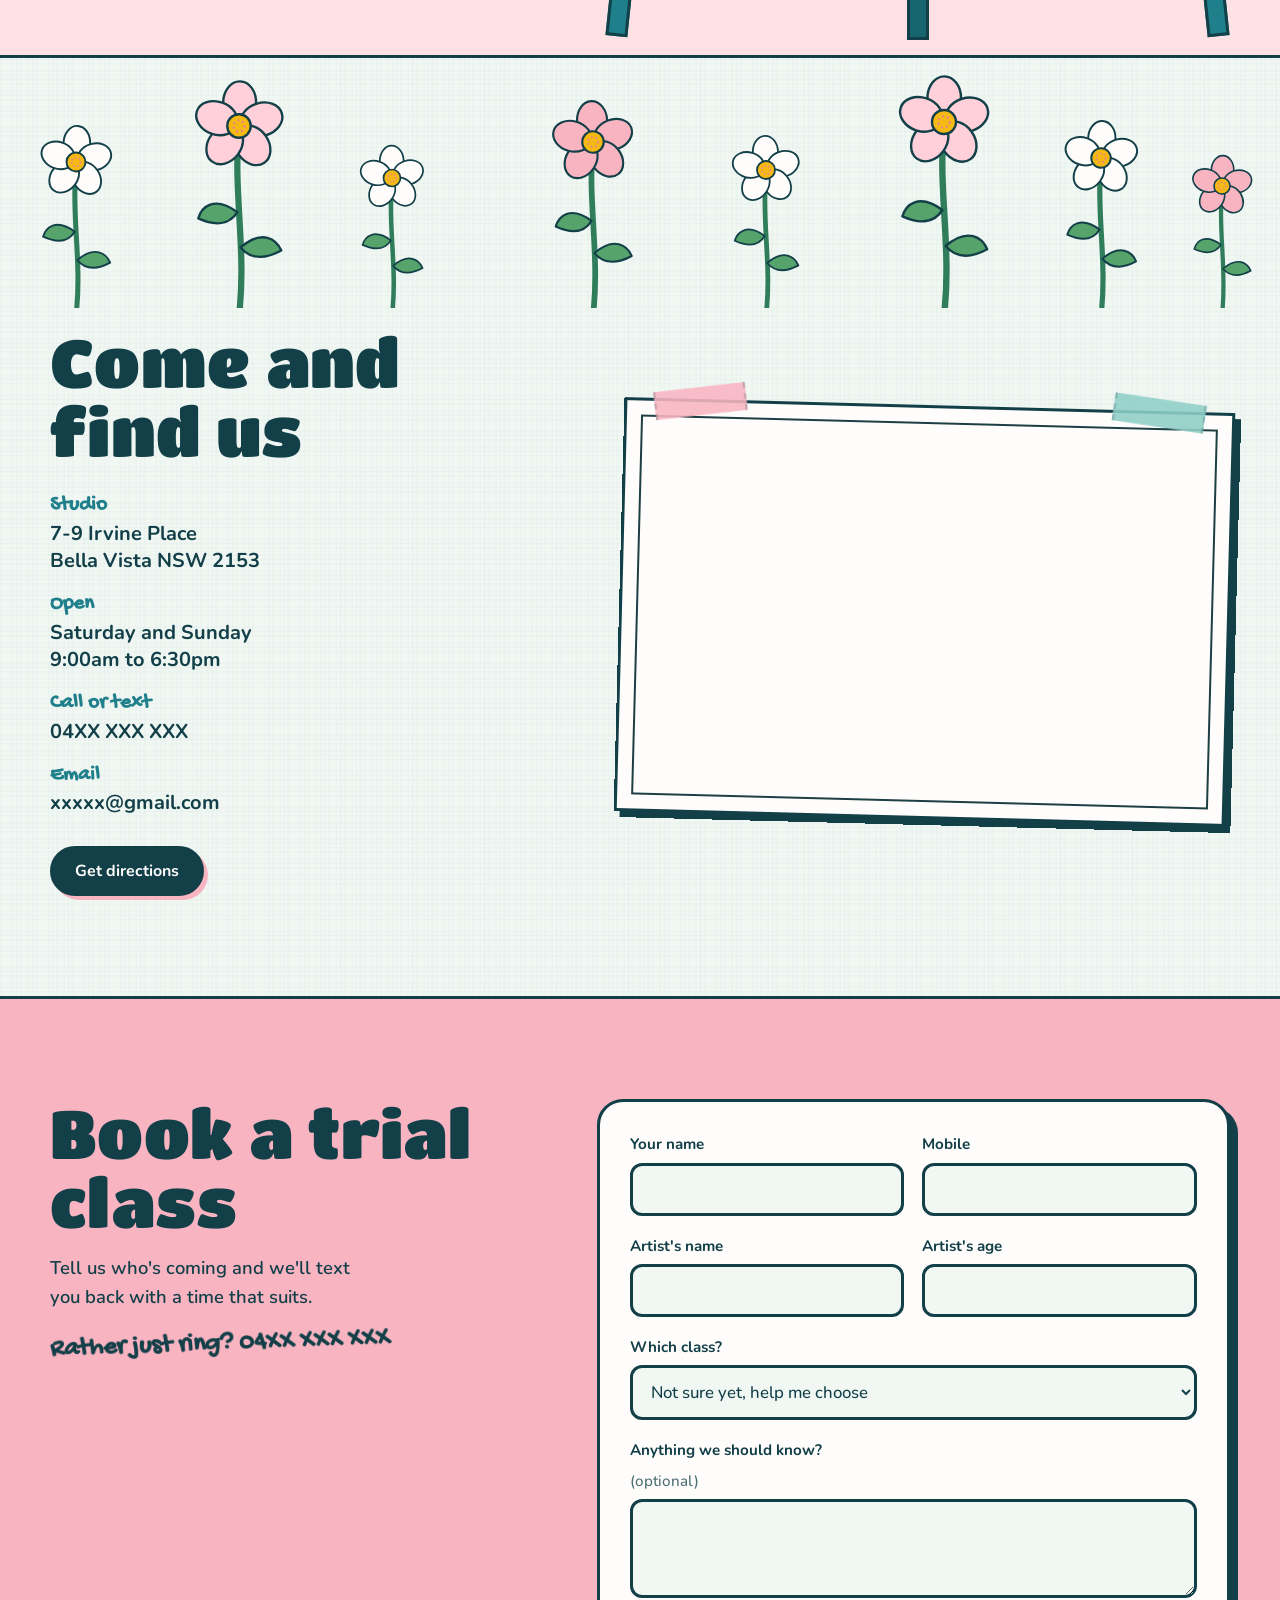
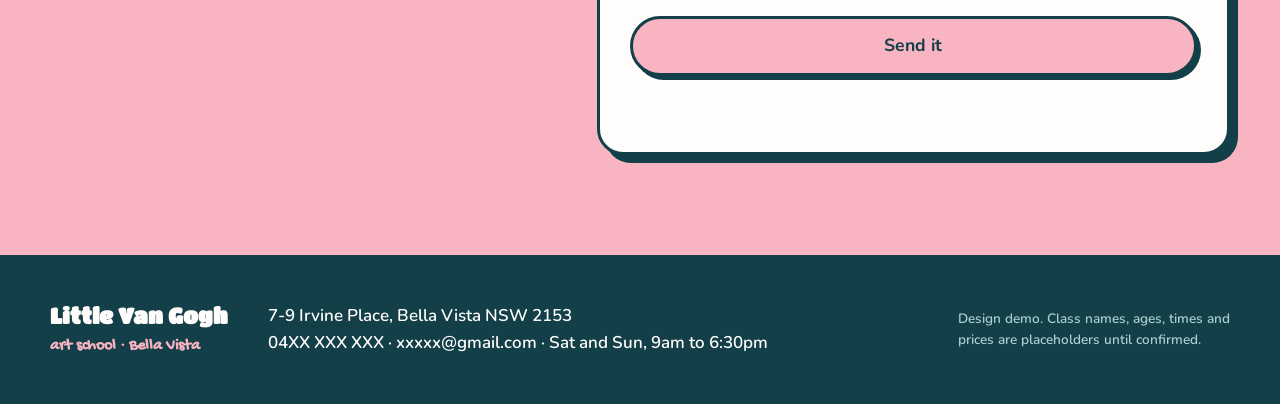
==== commit d2b43b59: "Almond Blossom: keep the branch visible at every narrow width The branch now sits above the headline" ====
--- a/almond-blossom/index.html
+++ b/almond-blossom/index.html
@@ -8,7 +8,7 @@
 <link rel="preconnect" href="https://fonts.googleapis.com">
 <link rel="preconnect" href="https://fonts.gstatic.com" crossorigin>
 <link href="https://fonts.googleapis.com/css2?family=Titan+One&family=Gochi+Hand&family=Nunito:wght@500;600;700;800&display=swap" rel="stylesheet">
-<link rel="stylesheet" href="styles.css">
+<link rel="stylesheet" href="styles.css?v=3">
 </head>
 <body>
 
@@ -234,9 +234,9 @@
   </div>
 </footer>
 
-<script src="../shared/content.js"></script>
-<script src="../shared/paint.js"></script>
-<script src="main.js"></script>
+<script src="../shared/content.js?v=3"></script>
+<script src="../shared/paint.js?v=3"></script>
+<script src="main.js?v=3"></script>
 <script>fillMarquee(document.getElementById("ribbon")); fillContact();</script>
 </body>
 </html>
--- a/almond-blossom/styles.css
+++ b/almond-blossom/styles.css
@@ -360,5 +360,47 @@
 .petal:nth-of-type(3n) { background: #ffd0da; }
 @keyframes fall { to { transform: translate(var(--dx), 110vh) rotate(540deg); } }
 .ribbon i { border-radius: 50%; }
-@media (max-width: 980px) { .hero-tree { opacity: .55; } }
+/* narrow screens: the branch sits above the headline (main.js zooms the picture in on it) */
+@media (max-width: 980px) {
+  .hero-tree { inset: 62px 0 auto 0; height: min(78vw, 400px); }
+  .hero-copy { padding-top: calc(min(78vw, 400px) + 50px); }
+}
 @media (prefers-reduced-motion: reduce) { .petal { display: none; } }
+
+/* ---------- phones ---------- */
+@media (max-width: 640px) {
+  .nav { padding: 6px 8px 6px 12px; box-shadow: 4px 4px 0 var(--ink); }
+  .brand-name { white-space: nowrap; font-size: 1.1rem; }
+  .brand-star { width: 36px; height: 36px; }
+  .nav-cta { padding: 10px 14px; font-size: .9rem; white-space: nowrap; }
+  .hero { min-height: max(min(100svh, 900px), 700px); }
+  .hero h1 { font-size: clamp(2.9rem, 14.5vw, 4rem); }
+  .hero-actions { gap: 10px; margin-top: 24px; }
+  .hero-actions .btn-big { font-size: .98rem; padding: 15px 18px; }
+  h2 { font-size: 2.3rem; }
+  .section-lede { font-size: 1rem; }
+
+  /* classes become a swipeable row instead of six tall cards */
+  .classes { padding: 70px 0 30px; }
+  .classes .section-lede::after { content: "Swipe to see them all \2192"; display: block; margin-top: 14px; font: 1.4rem/1 var(--hand); color: var(--blue); rotate: -2deg; }
+  .wall { display: flex; gap: 20px; margin: 16px -20px 0; padding: 30px 26px; overflow-x: auto; scroll-snap-type: x mandatory; scrollbar-width: none; }
+  .wall::-webkit-scrollbar { display: none; }
+  .art { flex: 0 0 78%; scroll-snap-align: center; }
+  .art.reveal { opacity: 1; transform: none; }
+
+  .steps { padding: 70px 0; }
+  .timetable { padding: 100px 0 70px; }
+  .tt-tabs { margin-top: 24px; }
+  .tt-row { grid-template-columns: auto 1fr auto; grid-template-areas: "time name btn" "time age btn"; gap: 0 12px; padding: 12px 12px 12px 14px; border-left-width: 12px; }
+  .tt-time { grid-area: time; font-size: 1.1rem; min-width: 68px; }
+  .tt-name { grid-area: name; font-size: 1rem; line-height: 1.2; }
+  .tt-age { grid-area: age; font-size: 1.1rem; }
+  .tt-row .btn { grid-area: btn; margin: 0; align-self: center; padding: 9px 12px; font-size: .85rem; }
+  .easel { padding-top: 70px; }
+  .easel-stand { padding-bottom: 110px; }
+  .visit { padding-bottom: 70px; }
+  .map-frame iframe { height: 280px; }
+  .book { padding: 70px 0 90px; }
+  .foot { padding-bottom: 84px; }
+  .hero h1 { font-size: clamp(2.5rem, 12.3vw, 3.4rem); }
+}
